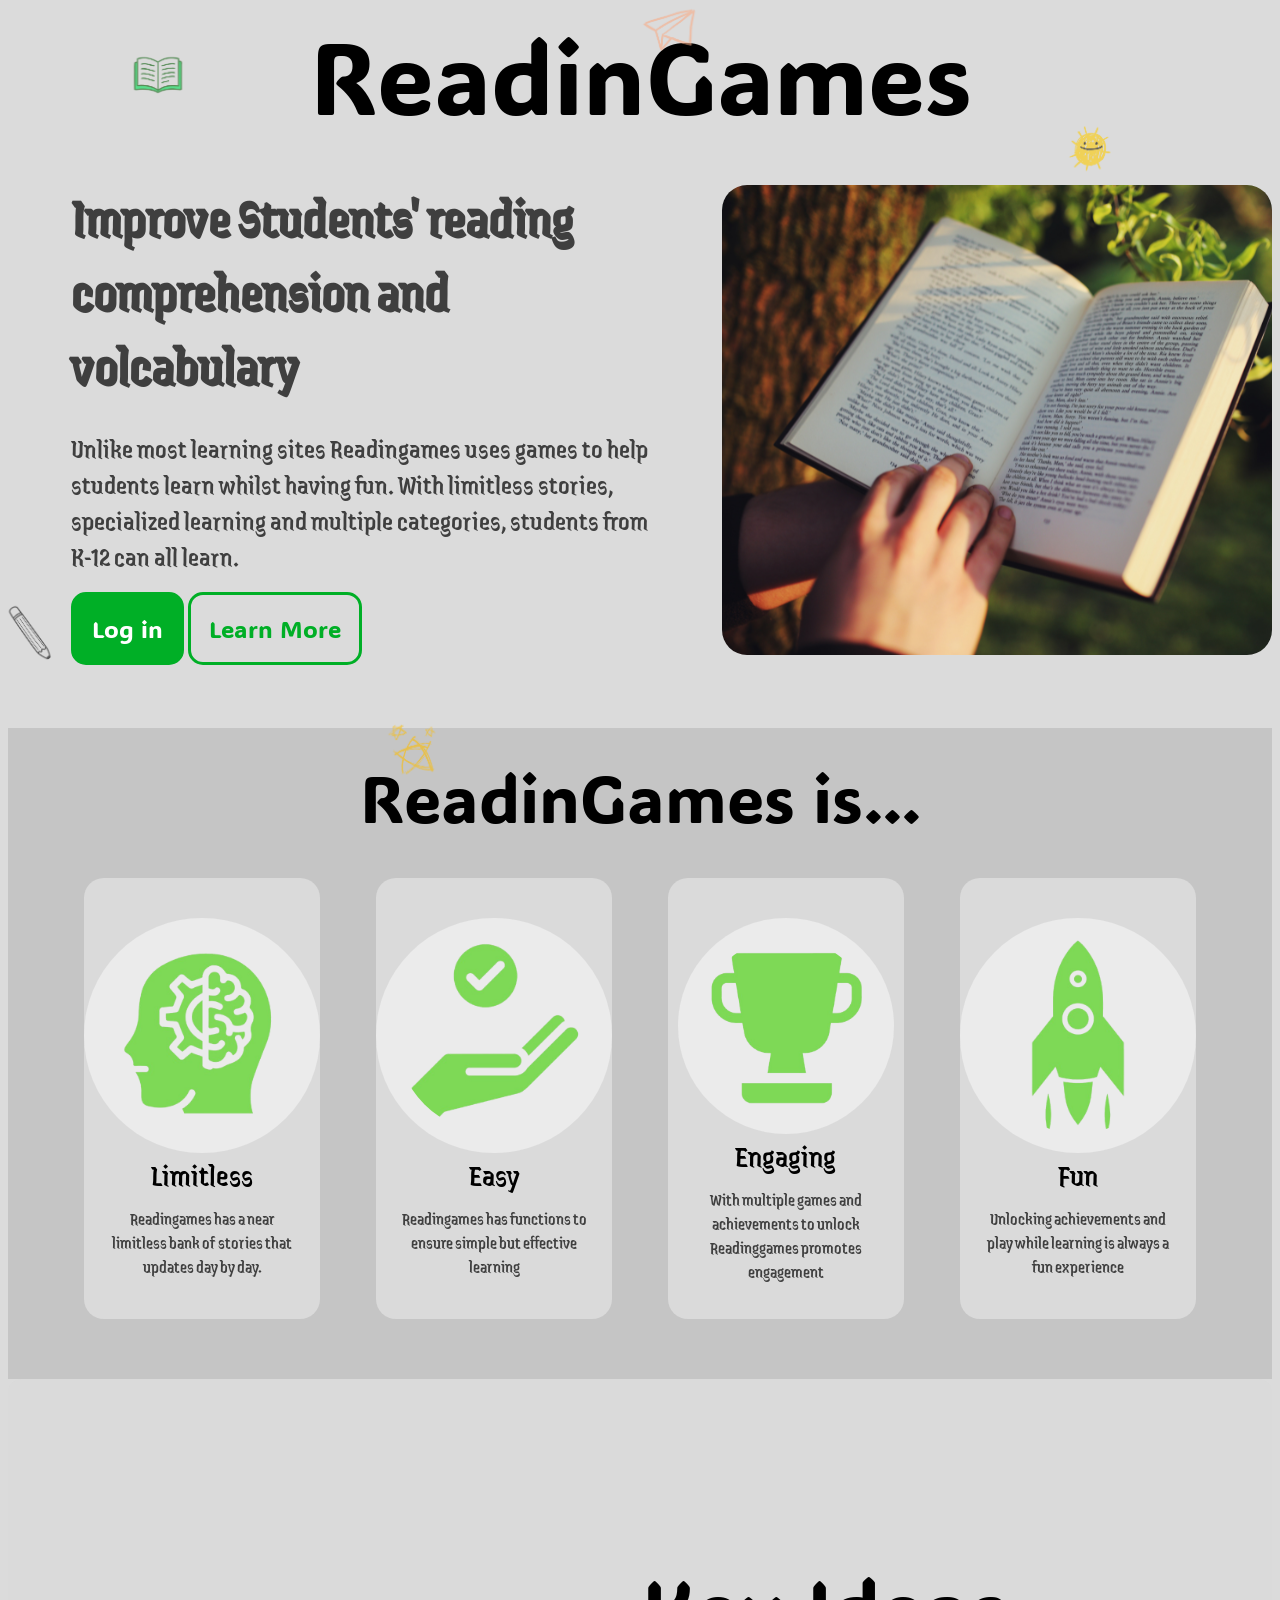
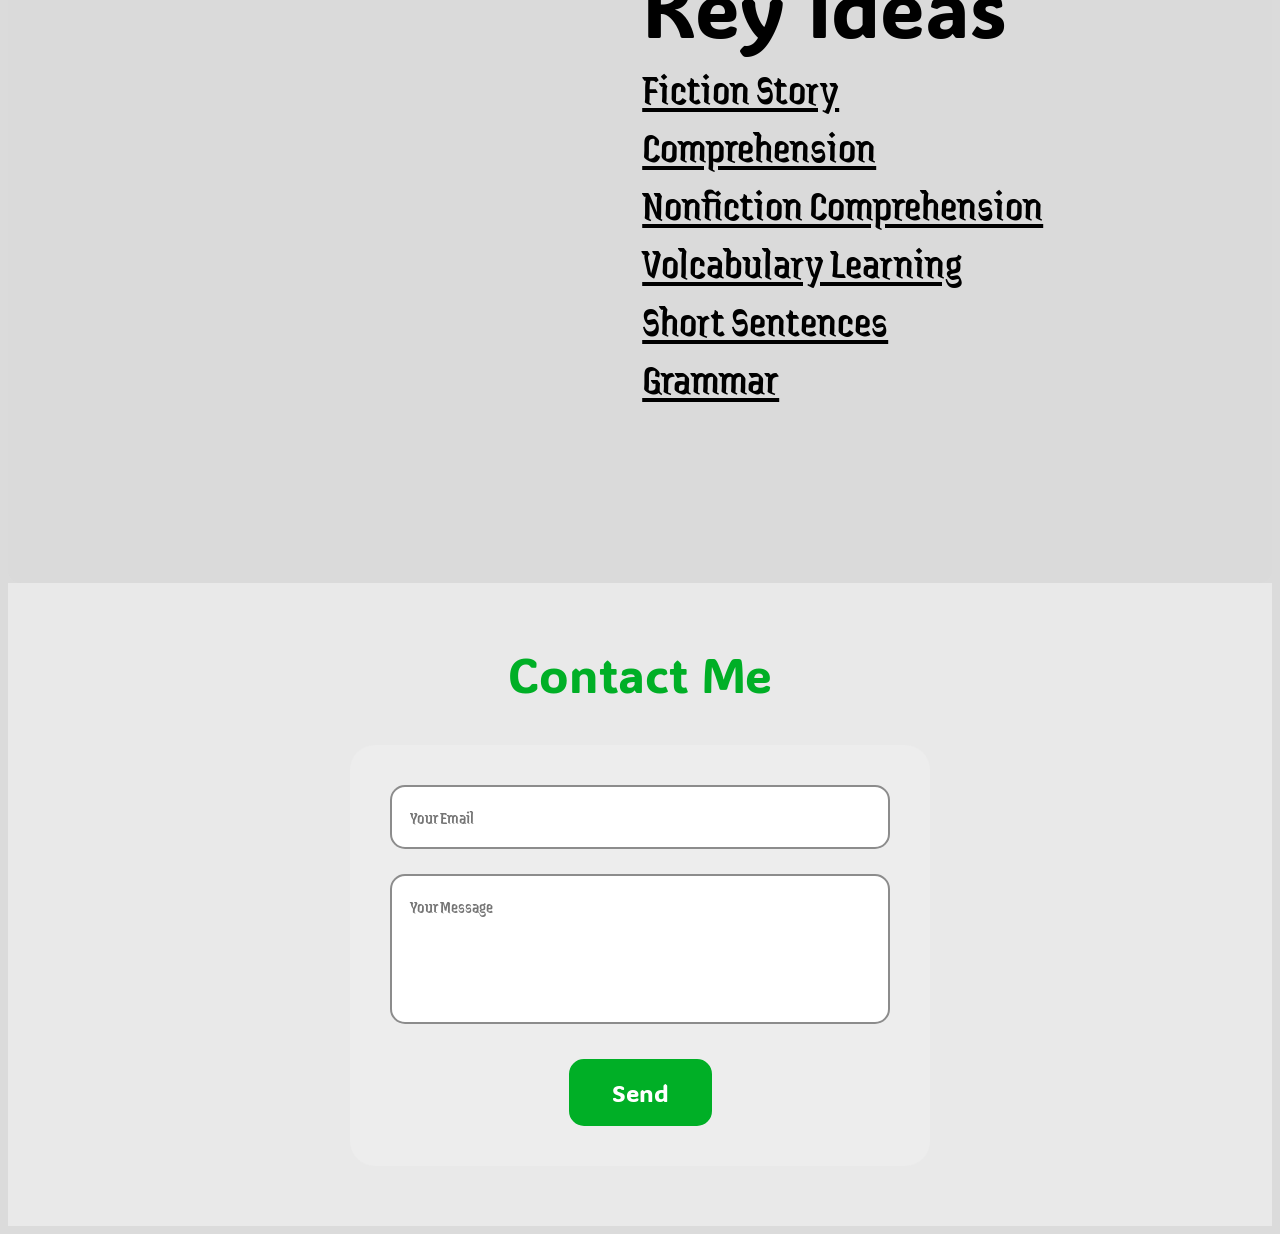
==== index.html @ 3fe1c4f9 "push" ====
<!DOCTYPE html>
<html lang="en">
<head>
    <meta charset="UTF-8">
    <meta name="viewport" content="width=device-width, initial-scale=1.0">
    <title>Readingames</title>
    <link rel="stylesheet" href="style.css">
    <link rel="preconnect" href="https://fonts.googleapis.com">
    <link rel="preconnect" href="https://fonts.gstatic.com" crossorigin>
    <link href="https://fonts.googleapis.com/css2?family=ADLaM+Display&family=Jaini&display=swap" rel="stylesheet">
</head>
<body>
    <div class="landingpage">
        <header>ReadinGames</header>
        <div class="stuff">
            <div class="left">
                <h1><span>Improve</span> 
                    Students' reading comprehension and
                    volcabulary</h1>
                <p>Unlike most learning sites Readingames uses games to help
                    students learn whilst having fun. With limitless stories, 
                    specialized learning and multiple <span>categories</span>, students from K-12 
                    can all learn.
                </p>
                <a href="/public/login.html" id="login" class="btn">Log in</a>
                <a href="/" id="later" class="btn">Learn More</a>

            </div>
            <div class="right">
                <img src="Readinggamesimg.png" alt="Image of ReadingGames">
            </div>
        </div>
        <div class="floating">
            <img src="paperplane-removebg-preview.png" class="floater float1">
            <img src="book-removebg-preview.png" class="floater float2">
            <img src="stars-removebg-preview.png" class="floater float3">
            <img src="stars__1_-removebg-preview.png" class="floater float4">
            <img src="pencil-removebg-preview.png" class="floater float5">
        </div>
    </div>
    <div class="info">
        <h1>ReadinGames is...</h1>
        <div class="gridsep">
            <div class="seperator">
                <img src="limitless.png" alt="picture of stonks">
                <h3>Limitless</h3>
                <p>Readingames has a near limitless bank of stories that updates day by day.</p>
            </div>
            <div class="seperator">
                <img src="Easy.png" alt="checkmark" id="orbit">
                <h3>Easy</h3>
                <p>Readingames has functions to ensure simple but effective learning</p>
            </div>
            <div class="seperator">
                <img src="engaging.png" alt="trophy" id="trophy">
                <h3>Engaging</h3>
                <p>With multiple games and achievements to unlock Readinggames promotes engagement</p>
            </div>
            <div class="seperator">
                <img src="fun.png" alt="game controller" id="fun">
                <h3>Fun</h3>
                <p>Unlocking achievements and play while learning is always a fun experience</p>
            </div>
        </div>
        
    </div>

    <div class="topics">
        <div class="imgcon">
            <img src="Personalized_Learning_and_engaging_topics_-removebg-preview.png" alt="Personalized leanring and engaging topics">
            <img src="have fun.png" alt="have fun">
        </div>
        <div class="ideas">
            <h1>Key Ideas</h1>
            <ul>
                <li>Fiction Story Comprehension</li>
                <li>Nonfiction Comprehension</li>
                <li>Volcabulary Learning</li>
                <li>Short Sentences</li>
                <li>Grammar</li>
            </ul>
        </div>
    </div>


    <div class="contact">
        <h1>Contact Me</h1>
        <form action="https://formspree.io/f/mqeverbd" method="POST" class="contactform">
            <input type="email" name="email" placeholder="Your Email" required>
            <textarea name="message" placeholder="Your Message" required></textarea>
            <button type="submit" class="btn btnprimary">Send</button>
        </form>
    </div>
</body>
</html>
---- style.css ----
body{
    background-color:rgb(219, 219, 219);
    overflow-x:hidden;
}
img{
    border-radius: 25px;
}
h1{
    margin:0px
}
p{
    margin-bottom:3%;
}
h3,p{
    font-family: "Jaini", system-ui;
    font-weight: 300;
    font-style: normal;
}
header{
    text-align: center;
    font-size: clamp(48px,8vw,128px);
    font-family: "ADLaM Display", system-ui;
    font-weight: 400;
    font-style: normal;
}
.landingpage{
    display:flex;
    flex-direction: column;
}
.stuff{
    margin-top: 3%;
    display: flex;
    justify-content: space-between;
    align-items: center;
}
@media(max-width:780px){
    .stuff{
        flex-direction: column;
    }
}
p span{
    animation: color 3s ease-in-out infinite alternate;
    text-decoration: none;
}
@keyframes color{
    0%{
        color: rgb(63, 63, 63);
    }
    30%{
        color: rgb(63, 63, 63);
    }
    70%{
        color: rgb(0,175,38);
    }
    100%{
        color: rgb(0,175,38);
    }
}
span h1{
    font-size:clamp(31px,7vw,86px);
    color: rgb(33, 33, 33);
}
.left{
    color: rgb(63, 63, 63);
    margin-left: 5%;
    margin-right: 5%;
    font-family: "Jaini", system-ui;
    font-weight: 300;
    font-style: normal;
    font-size: clamp(15px,3vw,28px);
    text-align: left;
    
}
.right{
    text-align: right;
}
.btn {
    display: inline-block; 
    box-sizing: border-box;
    cursor: pointer;
    text-decoration: none;
    text-align: center;
    padding: 18px;
    border-radius: 15px;
    font-family: "ADLaM Display", system-ui;
    font-weight: 400;
    font-style: normal;
    font-size: 24px;
    transition: background-color 0.6s ease-in-out, color 0.6s ease-in-out, border-color 0.6s ease-in-out;
}

#login {
    background-color: rgb(0,175,38);
    color: white;
    border: 3px solid rgb(0,175,38);
}

#login:hover {
    background-color: rgb(218, 218, 218);
    color: rgb(0,175,38);
}

#later {
    background-color: transparent;
    color: rgb(0,175,38);
    border: 3px solid rgb(0,175,38);
}

#later:hover {
    background-color: rgb(0,175,38);
    color: white;
}

.floating{
    position: absolute;
    top: 0px;
    left: 0;
    overflow: hidden;
    width: 100%;
    height: 100%;
    z-index: 0;
    pointer-events: none;
}
.floater{
    position: absolute;
    opacity: 0.6;
}
.float1{
    width: 60px;
    top: 50;
    left: 50%;
    animation: floatVertical 5s ease-in-out infinite alternate;
}
.float2{
    width: 60px;
    top: 5%;
    left: 10%;
    animation: floatHorizontal 6s ease-in-out infinite alternate;
}
.float3{
    width: 60px;
    top: 80%;
    left: 30%;
    animation: floatVertical 6s ease-in-out infinite alternate;
}
.float4{
    width: 60px;
    top: 13%;
    left: 83%;
    animation: floatHorizontal 7s ease-in-out infinite alternate;
}
.float5{
    width: 60px;
    top: 67%;
    left: 0%;
    animation: floatVertical 10s ease-in-out infinite alternate;
}
@keyframes floatVertical {
    0%, 100% { 
        transform: translateY(0) rotate(0deg); 
    }
    50% { 
        transform: translateY(-30px) rotate(15deg);
    }
}

@keyframes floatHorizontal {
    0%, 100% { 
        transform: translateX(0) translateY(0); 
    }
    50% { 
        transform: translateX(-40px) translateY(-15px); 
    }
}















.info{
    overflow: hidden;
    margin-top: 5%;
    background-color: rgb(197, 197, 197);
}
.info h1{
    margin-top: 2%;
    margin-bottom: 3%;
    text-align: center;
    font-size: 67px;
    font-family: "ADLaM Display", system-ui;
    font-weight: 300;
    font-style: normal;
}
.gridsep{
    display: grid;
    gap: 20px;
    grid-template-columns: repeat(4,1fr);
}
.seperator{
    margin-left: 5%;
    margin-right: 5%;
}
.seperator h3{
    font-size: 55px;
    margin-top: 0px;
    margin-bottom: 0px;
    text-align: center;
}
.seperator p{
    font-size: 30px;
    text-align: center;
    margin-top: 0px;
    color: rgb(63, 63, 63);
}
.info div img{
    margin-top: 5%;
    margin-bottom: 0px;
    width: 100%;
    height: auto;
    display:block;
}
#orbit{
    animation: orbit 5s ease-in-out infinite alternate;
}
#fun{
    animation: floatVertical 10s ease-in-out infinite alternate;
}
@keyframes orbit {
    0%, 100% { 
        transform: translateY(0) ; 
    }
    50% { 
        transform: translateY(-30px) ;
    }
}













.topics{
    justify-content: center;
    overflow-x: hidden;
    overflow-y: hidden;
    display:flex;
    flex-direction: row;
    align-items: center;
    gap: 20px;
    background-color: rgb(218, 218, 218);
    padding: 10px;
    border-radius: 13px;

}
@media(max-width:780px){
    .topics{
        flex-direction: column;
    }
}
.imgcon{
    margin-left: 5%;
    position:relative;
    width: 544px;
    height: 784px;
}
.imgcon img{
    position: absolute;
    top: 0;
    left:0;
    width: 100%;
    height: 100%;
    opacity: 0;
    animation: dropin 10s infinite;
    margin:0;
}
.imgcon img:nth-child(2) {
    animation-delay: 5.8s;
}
ul{
    list-style-type: none;
    margin: 0;            
    padding: 0;          
}
.ideas{
    margin-left: auto;
    margin-right: 10%;
    padding-right: 60px;
}
.ideas h1{
    font-size: 80px;
    font-family: "ADLaM Display", system-ui;
    font-weight: 300;
    font-style: normal;   
}
li{            
    text-decoration: underline;
    font-family: "Jaini", system-ui;
    font-weight: 300;
    font-style: normal;   
    font-size: 44px; 
    text-align: left;
}
@keyframes dropin {
    0%   { opacity: 1; transform: translateY(-80px); }
    10%  { opacity: 1; transform: translateY(0); }    
    40%  { opacity: 1; transform: translateY(0); }    
    50%  { opacity: 1; transform: translateY(0px); } 
    60% { opacity: 0; transform: translateY(480px); } 

}



















.contact {
    padding: 60px 20px;
    text-align: center;
    background-color: rgb(233, 233, 233);
    font-family: "Jaini", system-ui;
    color: rgb(33, 33, 33);
}

.contact h1 {
    font-family: "ADLaM Display", system-ui;
    color: rgb(0, 175, 38);
    font-weight: 300;
    font-size: 3rem;
    margin-bottom: 40px;
}

.contactform {
    display: flex;
    flex-direction: column;
    align-items: center;
    max-width: 500px;
    margin: 0 auto;
    gap: 25px;
    padding: 40px;
    border: none;
    border-radius: 25px;
    background-color: rgb(237, 237, 237);
}

.contactform input, 
.contactform textarea {
    width: 100%;
    padding: 18px;
    border: 2px solid rgb(140, 140, 140);
    border-radius: 15px;
    font-family: "Jaini", system-ui;
    font-size: 18px;
    background-color: rgb(255, 255, 255);
    box-sizing: border-box;
    transition: all 0.3s ease;
}

.contactform input:focus, 
.contactform textarea:focus {
    outline: none;
}

.contactform textarea {
    height: 150px;
    resize: none;
}
.contactform .btn {
    width: auto;
    padding: 15px 40px;
    font-family: "ADLaM Display", system-ui;
    font-size: 24px;
    background-color: rgb(0, 175, 38);
    color: white;
    border: 3px solid rgb(0, 175, 38);
    border-radius: 15px;
    cursor: pointer;
    transition: all 0.4s ease-in-out;
    margin-top: 10px;
}

.contactform .btn:hover {
    background-color: white;
    color: rgb(0, 175, 38);
    transform: scale(1.05);
}

.info {
    overflow: hidden;
    margin-top: 5%;
    background-color: rgb(197, 197, 197);
    padding-bottom: 60px;
}

.info h1 {
    margin-top: 2%;
    margin-bottom: 3%;
    text-align: center;
    font-size: 67px;
    font-family: "ADLaM Display", system-ui;
    font-weight: 300;
}

.gridsep {
    display: grid;
    gap: 30px;
    grid-template-columns: repeat(4, 1fr);
    margin-left: 5%;
    margin-right: 5%;
}

/* Create a unified circular container for each icon */
.seperator {
    background-color: rgb(218, 218, 218);
    padding: 30px 20px;
    border-radius: 20px;
    display: flex;
    flex-direction: column;
    align-items: center;
    text-align: center;
    transition: transform 0.3s ease;
}

.seperator:hover {
    transform: translateY(-5px);
}

/* Force all icons into a uniform size and give them a background circle container */
.seperator img {
    margin-top: 0;
    margin-bottom: 20px;
    width: 90px;
    height: 90px;
    padding: 20px;
    background-color: rgb(235, 235, 235);
    border-radius: 50%; /* Makes them clean circles */
    object-fit: contain;
    display: block;
}

.seperator h3 {
    font-size: 32px;
    margin-top: 0px;
    margin-bottom: 10px;
}

.seperator p {
    font-size: 18px;
    margin-top: 0px;
    color: rgb(63, 63, 63);
}

@media(max-width: 900px) {
    .gridsep {
        grid-template-columns: repeat(2, 1fr);
    }
}

@media(max-width: 580px) {
    .gridsep {
        grid-template-columns: 1fr;
    }
}
#trophy{
    max-width: 90%;
}


















#loading-overlay {
    position: absolute;
    top: 0;
    left: 0;
    width: 100%;
    height: 50%;
    /* Background color removed so users can see through it */
    display: flex;
    justify-content: center;
    align-items: center;
    z-index: 100; /* Forces it to stack on top of everything else */
    pointer-events: none; /* Lets clicks pass right through it to elements underneath if needed */
}

#loading-svg {
    width: 500px;
    height: 500px;
    object-fit: contain;
    pointer-events: none; /* Prevents the object tag from interfering with clicks */
}

#story-header {
    display: flex;
    justify-content: space-between;
    align-items: center;
    border-bottom: 2px dashed #ddd;
    padding-bottom: 15px;
}

#story-title {
    font-size: 42px;
    color: black;
    margin: 0;
}

#story-difficulty {
    font-family: 'Jaini', cursive;
    font-size: 32px;
}

#story-content {
    font-family: 'Jaini', cursive;
    font-size: 26px;
    color: #333;
    line-height: 1.6;
}

#story-content{
    position: relative;
}


/* Class added via JS to fade out smoothly */
.fade-out {
    opacity: 0;
    pointer-events: none;
}
#loadingtext{
    color: rgb(0, 175, 38);
}
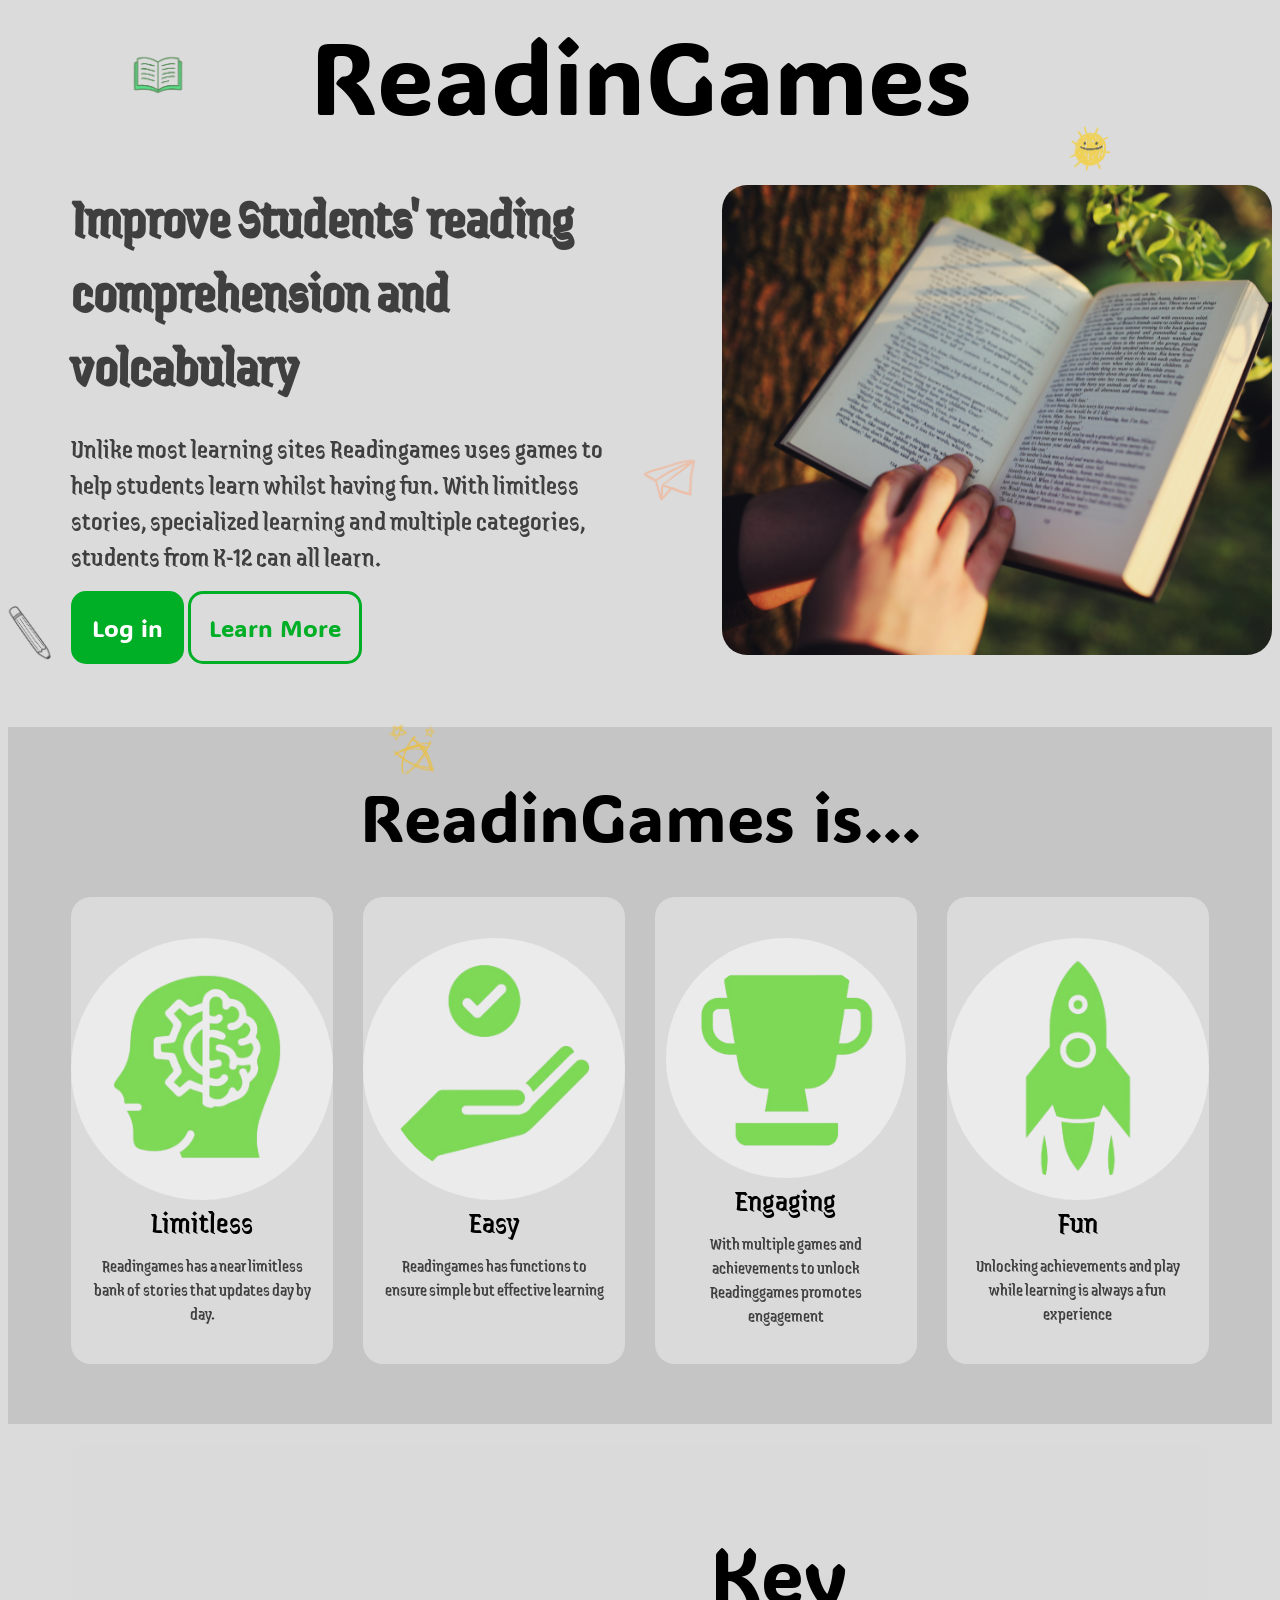
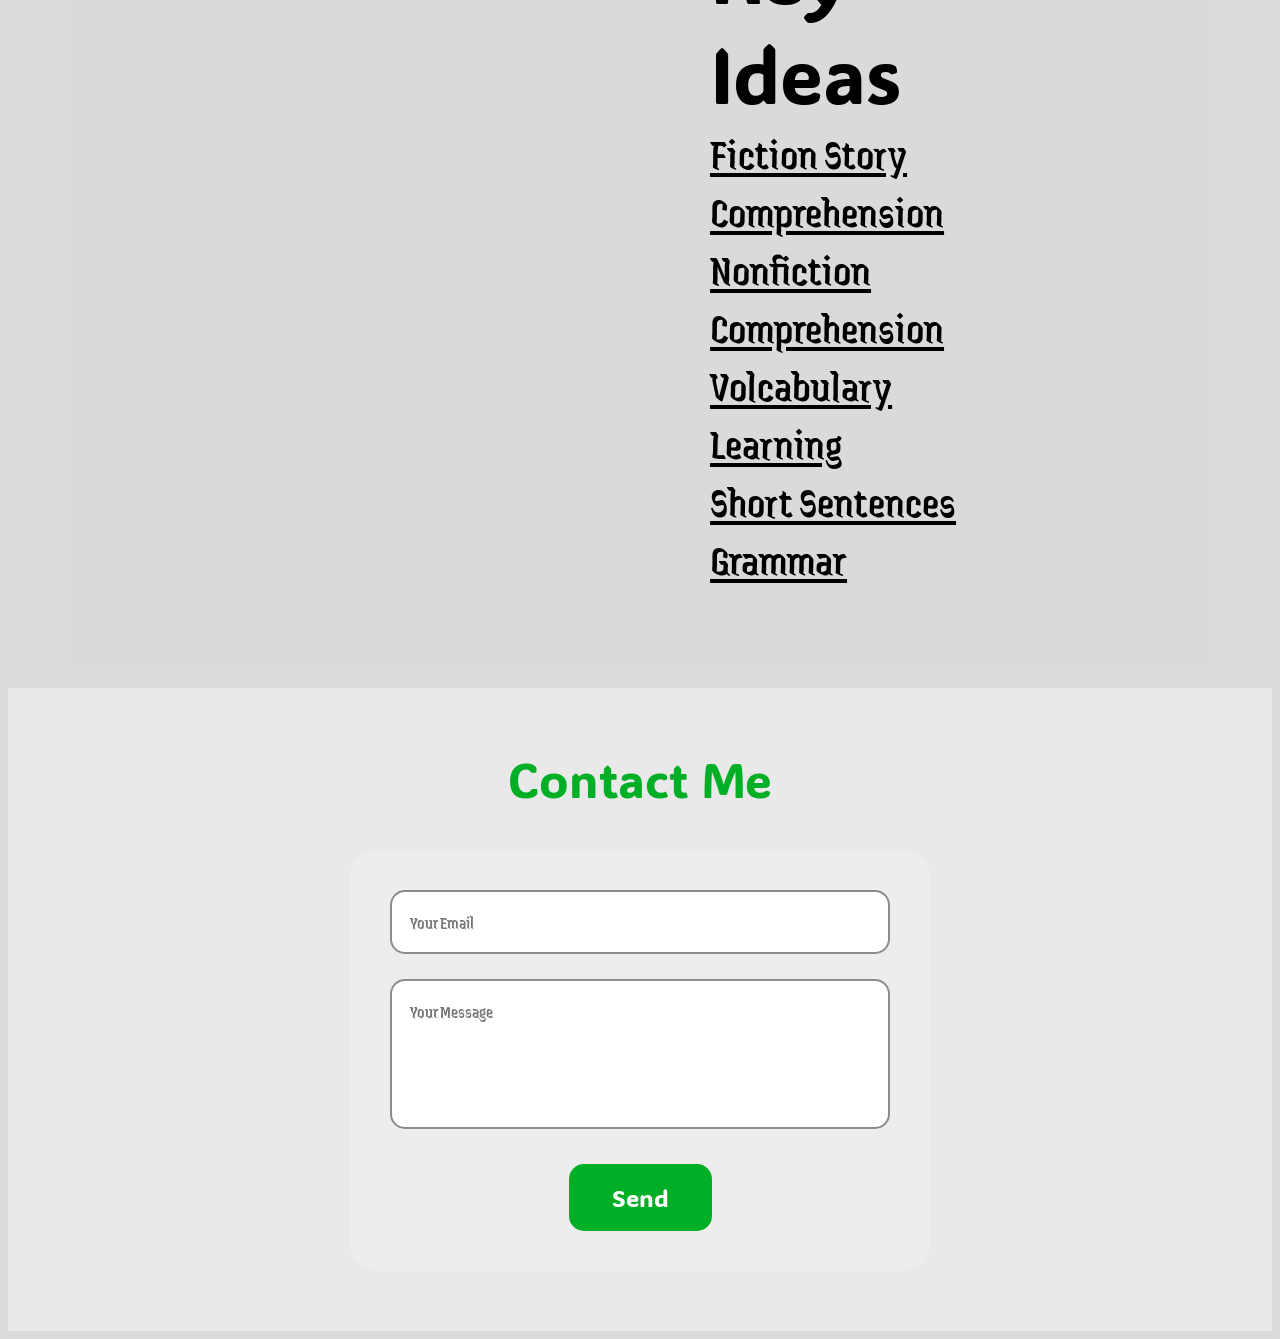
==== commit 14cf9ff3: "tuf" ====
--- a/index.html
+++ b/index.html
@@ -23,7 +23,7 @@
                     can all learn.
                 </p>
                 <a href="/public/login.html" id="login" class="btn">Log in</a>
-                <a href="/" id="later" class="btn">Learn More</a>
+                <a href="#info" id="later" class="btn">Learn More</a>
 
             </div>
             <div class="right">
@@ -38,7 +38,7 @@
             <img src="pencil-removebg-preview.png" class="floater float5">
         </div>
     </div>
-    <div class="info">
+    <div class="info" id="info">
         <h1>ReadinGames is...</h1>
         <div class="gridsep">
             <div class="seperator">
--- a/style.css
+++ b/style.css
@@ -1,117 +1,119 @@
-body{
-    background-color:rgb(219, 219, 219);
-    overflow-x:hidden;
-}
-img{
+body {
+    background-color: rgb(219, 219, 219);
+    overflow-x: hidden;
+}
+
+html {
+    scroll-behavior: smooth;
+}
+
+img {
     border-radius: 25px;
 }
-h1{
-    margin:0px
-}
-p{
-    margin-bottom:3%;
-}
-h3,p{
+
+h1 {
+    margin: 0px;
+}
+
+p {
+    margin-bottom: 3%;
+}
+
+h3, p {
     font-family: "Jaini", system-ui;
     font-weight: 300;
     font-style: normal;
 }
-header{
-    text-align: center;
-    font-size: clamp(48px,8vw,128px);
+
+header {
+    text-align: center;
+    font-size: clamp(48px, 8vw, 128px);
     font-family: "ADLaM Display", system-ui;
     font-weight: 400;
     font-style: normal;
 }
-.landingpage{
-    display:flex;
+
+.landingpage {
+    display: flex;
     flex-direction: column;
 }
-.stuff{
+
+.stuff {
     margin-top: 3%;
     display: flex;
     justify-content: space-between;
     align-items: center;
-}
-@media(max-width:780px){
-    .stuff{
-        flex-direction: column;
-    }
-}
-p span{
+    gap: 20px; /* Added gap for better spacing */
+}
+
+p span {
     animation: color 3s ease-in-out infinite alternate;
     text-decoration: none;
 }
-@keyframes color{
-    0%{
-        color: rgb(63, 63, 63);
-    }
-    30%{
-        color: rgb(63, 63, 63);
-    }
-    70%{
-        color: rgb(0,175,38);
-    }
-    100%{
-        color: rgb(0,175,38);
-    }
-}
-span h1{
-    font-size:clamp(31px,7vw,86px);
+
+@keyframes color {
+    0%, 30% { color: rgb(63, 63, 63); }
+    70%, 100% { color: rgb(0, 175, 38); }
+}
+
+span h1 {
+    font-size: clamp(31px, 7vw, 86px);
     color: rgb(33, 33, 33);
 }
-.left{
+
+.left {
     color: rgb(63, 63, 63);
     margin-left: 5%;
     margin-right: 5%;
     font-family: "Jaini", system-ui;
     font-weight: 300;
     font-style: normal;
-    font-size: clamp(15px,3vw,28px);
+    font-size: clamp(15px, 3vw, 28px);
     text-align: left;
-    
-}
-.right{
+}
+
+.right {
     text-align: right;
 }
+
 .btn {
-    display: inline-block; 
+    display: inline-block;
     box-sizing: border-box;
     cursor: pointer;
     text-decoration: none;
     text-align: center;
-    padding: 18px;
+    padding: clamp(12px, 2vw, 18px); /* Responsive padding */
     border-radius: 15px;
     font-family: "ADLaM Display", system-ui;
     font-weight: 400;
     font-style: normal;
-    font-size: 24px;
+    font-size: clamp(16px, 3vw, 24px); /* Responsive button text */
     transition: background-color 0.6s ease-in-out, color 0.6s ease-in-out, border-color 0.6s ease-in-out;
 }
 
 #login {
-    background-color: rgb(0,175,38);
+    background-color: rgb(0, 175, 38);
     color: white;
-    border: 3px solid rgb(0,175,38);
+    border: 3px solid rgb(0, 175, 38);
 }
 
 #login:hover {
     background-color: rgb(218, 218, 218);
-    color: rgb(0,175,38);
+    color: rgb(0, 175, 38);
 }
 
 #later {
     background-color: transparent;
-    color: rgb(0,175,38);
-    border: 3px solid rgb(0,175,38);
+    color: rgb(0, 175, 38);
+    border: 3px solid rgb(0, 175, 38);
 }
 
 #later:hover {
-    background-color: rgb(0,175,38);
+    background-color: rgb(0, 175, 38);
     color: white;
 }
 
-.floating{
+.floating {
     position: absolute;
     top: 0px;
     left: 0;
@@ -121,209 +123,248 @@
     z-index: 0;
     pointer-events: none;
 }
-.floater{
+
+.floater {
     position: absolute;
     opacity: 0.6;
 }
-.float1{
+
+.float1 {
     width: 60px;
-    top: 50;
+    top: 50%;
     left: 50%;
     animation: floatVertical 5s ease-in-out infinite alternate;
 }
-.float2{
+
+.float2 {
     width: 60px;
     top: 5%;
     left: 10%;
     animation: floatHorizontal 6s ease-in-out infinite alternate;
 }
-.float3{
+
+.float3 {
     width: 60px;
     top: 80%;
     left: 30%;
     animation: floatVertical 6s ease-in-out infinite alternate;
 }
-.float4{
+
+.float4 {
     width: 60px;
     top: 13%;
     left: 83%;
     animation: floatHorizontal 7s ease-in-out infinite alternate;
 }
-.float5{
+
+.float5 {
     width: 60px;
     top: 67%;
     left: 0%;
     animation: floatVertical 10s ease-in-out infinite alternate;
 }
+
 @keyframes floatVertical {
-    0%, 100% { 
-        transform: translateY(0) rotate(0deg); 
-    }
-    50% { 
-        transform: translateY(-30px) rotate(15deg);
-    }
+    0%, 100% { transform: translateY(0) rotate(0deg); }
+    50% { transform: translateY(-30px) rotate(15deg); }
 }
 
 @keyframes floatHorizontal {
-    0%, 100% { 
-        transform: translateX(0) translateY(0); 
-    }
-    50% { 
-        transform: translateX(-40px) translateY(-15px); 
-    }
-}
-
-
-
-
-
-
-
-
-
-
-
-
-
-
-
-.info{
+    0%, 100% { transform: translateX(0) translateY(0); }
+    50% { transform: translateX(-40px) translateY(-15px); }
+}
+
+.info {
     overflow: hidden;
     margin-top: 5%;
     background-color: rgb(197, 197, 197);
-}
-.info h1{
+    padding: 20px 0; /* Added padding to give it breathing room */
+}
+
+.info h1 {
     margin-top: 2%;
     margin-bottom: 3%;
     text-align: center;
-    font-size: 67px;
+    font-size: clamp(36px, 5vw, 67px); /* Responsive Header */
     font-family: "ADLaM Display", system-ui;
     font-weight: 300;
     font-style: normal;
 }
-.gridsep{
+
+.gridsep {
     display: grid;
     gap: 20px;
-    grid-template-columns: repeat(4,1fr);
-}
-.seperator{
-    margin-left: 5%;
-    margin-right: 5%;
-}
-.seperator h3{
-    font-size: 55px;
+    grid-template-columns: repeat(4, 1fr);
+    margin: 0 5%; /* Constrain grid to screen bounds */
+}
+
+.seperator {
+    display: flex;
+    flex-direction: column;
+    align-items: center;
+}
+
+.seperator h3 {
+    font-size: clamp(28px, 4vw, 55px); /* Responsive Text */
     margin-top: 0px;
     margin-bottom: 0px;
     text-align: center;
 }
-.seperator p{
-    font-size: 30px;
+
+.seperator p {
+    font-size: clamp(18px, 2.5vw, 30px); /* Responsive Text */
     text-align: center;
     margin-top: 0px;
     color: rgb(63, 63, 63);
 }
-.info div img{
+
+.info div img {
     margin-top: 5%;
     margin-bottom: 0px;
     width: 100%;
     height: auto;
-    display:block;
-}
-#orbit{
+    display: block;
+}
+
+#orbit {
     animation: orbit 5s ease-in-out infinite alternate;
 }
-#fun{
+
+#fun {
     animation: floatVertical 10s ease-in-out infinite alternate;
 }
+
 @keyframes orbit {
-    0%, 100% { 
-        transform: translateY(0) ; 
-    }
-    50% { 
-        transform: translateY(-30px) ;
-    }
-}
-
-
-
-
-
-
-
-
-
-
-
-
-
-.topics{
+    0%, 100% { transform: translateY(0); }
+    50% { transform: translateY(-30px); }
+}
+
+.topics {
     justify-content: center;
-    overflow-x: hidden;
-    overflow-y: hidden;
-    display:flex;
+    overflow: hidden;
+    display: flex;
     flex-direction: row;
     align-items: center;
     gap: 20px;
     background-color: rgb(218, 218, 218);
-    padding: 10px;
+    padding: 20px;
     border-radius: 13px;
-
-}
-@media(max-width:780px){
-    .topics{
-        flex-direction: column;
-    }
-}
-.imgcon{
+    margin: 20px 5%; /* Adds safe margins */
+}
+
+.imgcon {
     margin-left: 5%;
-    position:relative;
-    width: 544px;
-    height: 784px;
-}
-.imgcon img{
+    position: relative;
+    width: 100%;
+    max-width: 544px;
+    aspect-ratio: 544 / 784; /* Scales height dynamically based on width */
+}
+
+.imgcon img {
     position: absolute;
     top: 0;
-    left:0;
+    left: 0;
     width: 100%;
     height: 100%;
     opacity: 0;
     animation: dropin 10s infinite;
-    margin:0;
-}
+    margin: 0;
+}
+
 .imgcon img:nth-child(2) {
     animation-delay: 5.8s;
 }
-ul{
+
+ul {
     list-style-type: none;
-    margin: 0;            
-    padding: 0;          
-}
-.ideas{
+    margin: 0;
+    padding: 0;
+}
+
+.ideas {
     margin-left: auto;
     margin-right: 10%;
     padding-right: 60px;
 }
-.ideas h1{
-    font-size: 80px;
+
+.ideas h1 {
+    font-size: clamp(40px, 6vw, 80px); /* Responsive */
     font-family: "ADLaM Display", system-ui;
     font-weight: 300;
-    font-style: normal;   
-}
-li{            
+    font-style: normal;
+}
+
+li {
     text-decoration: underline;
     font-family: "Jaini", system-ui;
     font-weight: 300;
-    font-style: normal;   
-    font-size: 44px; 
+    font-style: normal;
+    font-size: clamp(24px, 4vw, 44px); /* Responsive */
     text-align: left;
 }
+
 @keyframes dropin {
     0%   { opacity: 1; transform: translateY(-80px); }
-    10%  { opacity: 1; transform: translateY(0); }    
-    40%  { opacity: 1; transform: translateY(0); }    
-    50%  { opacity: 1; transform: translateY(0px); } 
-    60% { opacity: 0; transform: translateY(480px); } 
-
+    10%  { opacity: 1; transform: translateY(0); }
+    40%  { opacity: 1; transform: translateY(0); }
+    50%  { opacity: 1; transform: translateY(0px); }
+    60%  { opacity: 0; transform: translateY(480px); }
+}
+
+/* =======================================
+   RESPONSIVE MEDIA QUERIES 
+   ======================================= */
+
+/* Tablet Adjustments */
+@media(max-width: 1024px) {
+    .gridsep {
+        grid-template-columns: repeat(2, 1fr); /* Collapses 4 columns into 2 rows of 2 */
+    }
+    .ideas {
+        padding-right: 0;
+        margin-right: 5%;
+    }
+}
+
+/* Mobile & Small Screens Adjustments */
+@media(max-width: 780px) {
+    .stuff {
+        flex-direction: column;
+        text-align: center;
+    }
+    
+    .left, .right {
+        text-align: center;
+        margin-left: 0;
+        margin-right: 0;
+    }
+
+    .topics {
+        flex-direction: column;
+        padding: 10px;
+    }
+
+    .gridsep {
+        grid-template-columns: 1fr; /* Collapses info blocks into a single column */
+    }
+
+    .ideas {
+        margin: 0;
+        padding: 0;
+        text-align: center;
+        width: 100%;
+    }
+
+    li {
+        text-align: center; /* Center the list on mobile */
+    }
+
+    /* Target and remove images for phones/smaller devices */
+    .imgcon,
+    .floating,
+    .info div img {
+        display: none !important;
+    }
 }
 
 
